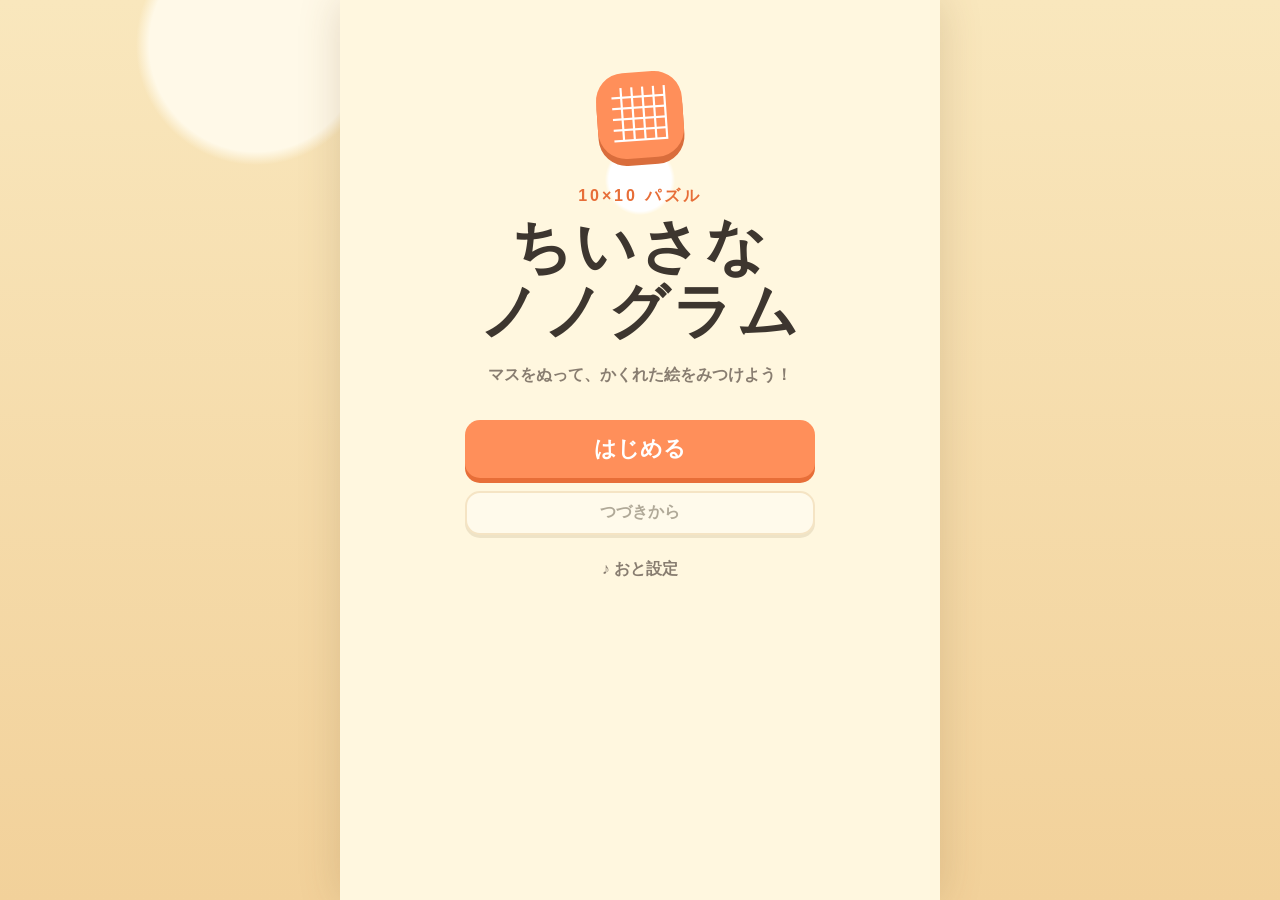
==== kids-nonogram/index.html @ ec5dfaf7 "Add implementation specification document for children's nonogram web app (v0.3)" ====
<!doctype html>
<html lang="ja">
<head>
  <meta charset="utf-8">
  <meta name="viewport" content="width=device-width, initial-scale=1">
  <meta name="theme-color" content="#fff7df">
  <title>ちいさなノノグラム</title>
  <link rel="stylesheet" href="css/style.css">
</head>
<body>
  <main class="app" id="app">
    <section class="screen title-screen active" id="title-screen" aria-labelledby="app-title">
      <div class="hero-mark" aria-hidden="true">▦</div>
      <p class="eyebrow">10×10 パズル</p>
      <h1 id="app-title">ちいさな<br>ノノグラム</h1>
      <p class="lead">マスをぬって、かくれた絵をみつけよう！</p>
      <div class="stack actions">
        <button class="primary big" id="start-button">はじめる</button>
        <button class="secondary" id="continue-button" disabled>つづきから</button>
        <button class="text-button sound-open">♪ おと設定</button>
      </div>
    </section>

    <section class="screen" id="select-screen" aria-labelledby="select-title">
      <header class="page-header">
        <button class="icon-button" data-go="title" aria-label="タイトルへ戻る">‹</button>
        <h2 id="select-title">もんだいをえらぶ</h2>
        <button class="icon-button sound-open" aria-label="おと設定">♪</button>
      </header>
      <div class="puzzle-list" id="puzzle-list"></div>
    </section>

    <section class="screen game-screen" id="game-screen" aria-labelledby="game-name">
      <header class="page-header game-header">
        <button class="icon-button" id="back-to-list" aria-label="問題一覧へ戻る">‹</button>
        <div><p class="stage-label" id="stage-label"></p><h2 id="game-name">？？？</h2></div>
        <button class="icon-button sound-open" aria-label="おと設定">♪</button>
      </header>
      <div class="status-row"><span id="mistake-count">おっと！ 0かい</span><span id="save-status" aria-live="polite"></span></div>
      <div class="board-wrap" id="board-wrap">
        <div class="corner" aria-hidden="true"></div>
        <div class="column-clues" id="column-clues"></div>
        <div class="row-clues" id="row-clues"></div>
        <div class="board" id="board" role="grid" aria-label="10かける10の盤面"></div>
      </div>
      <p class="toast" id="toast" role="status" aria-live="polite"></p>
      <div class="mode-group" aria-label="入力モード">
        <button class="mode active" data-mode="fill"><span aria-hidden="true">■</span> ぬる</button>
        <button class="mode" data-mode="cross"><span aria-hidden="true">×</span> ばつ</button>
        <button class="mode" data-mode="erase"><span aria-hidden="true">○</span> けす</button>
      </div>
      <div class="tool-group">
        <button id="undo-button">↶<span>ひとつもどす</span></button>
        <button id="hint-button">💡<span>ヒント</span></button>
        <button id="reset-button">↺<span>さいしょから</span></button>
      </div>
    </section>
  </main>

  <div class="modal-backdrop" id="modal-backdrop" hidden>
    <section class="modal" id="modal" role="dialog" aria-modal="true" aria-labelledby="modal-title"></section>
  </div>
  <div class="start-overlay" id="start-overlay" hidden><strong id="start-text">いくよー！</strong></div>
  <div class="confetti" id="confetti" aria-hidden="true"></div>

  <script src="js/puzzles.js"></script>
  <script src="js/storage.js"></script>
  <script src="js/audio.js"></script>
  <script src="js/game.js"></script>
  <script src="js/app.js"></script>
</body>
</html>
---- kids-nonogram/css/style.css ----
:root{--cream:#fff7df;--paper:#fffdf5;--ink:#3d362f;--muted:#887d70;--orange:#ff8f5a;--orange-dark:#e76e38;--mint:#69c9ae;--blue:#78b9e6;--line:#6e6256;--cell:min(7.4vw,34px);--clue:min(16vw,72px);font-family:"Yu Gothic","Hiragino Kaku Gothic ProN",Meiryo,sans-serif;color:var(--ink);background:#f6dcae}
*{box-sizing:border-box}body{margin:0;min-height:100vh;background:radial-gradient(circle at 20% 5%,#fff9e8 0 8%,transparent 9%),linear-gradient(#f9e7bd,#f2d19a)}button{font:inherit;color:inherit}.app{width:min(100%,600px);min-height:100vh;margin:auto;background:var(--cream);box-shadow:0 0 40px #76552c33;overflow:hidden}.screen{display:none;min-height:100vh;padding:18px}.screen.active{display:block}.title-screen{text-align:center;padding-top:max(48px,8vh);background:radial-gradient(circle at 50% 20%,#fff 0 4%,transparent 4.5%),var(--cream)}.hero-mark{width:86px;height:86px;margin:auto;display:grid;place-items:center;border-radius:28px;background:var(--orange);color:white;font-size:54px;transform:rotate(-4deg);box-shadow:0 7px 0 #d96d3c}.eyebrow{margin:28px 0 8px;color:var(--orange-dark);font-weight:800;letter-spacing:.18em}.title-screen h1{font-size:clamp(38px,12vw,60px);line-height:1.08;margin:0;letter-spacing:.06em}.lead{color:var(--muted);font-weight:700;margin:20px auto 34px}.stack{display:grid;gap:13px;max-width:350px;margin:auto}button{min-height:44px;border:0;border-radius:15px;background:#fff;box-shadow:0 3px 0 #d7c6a5;font-weight:800;cursor:pointer}button:focus-visible{outline:4px solid #2d79bd;outline-offset:3px}button:disabled{opacity:.4;cursor:not-allowed}.primary{background:var(--orange);color:#fff;box-shadow:0 5px 0 var(--orange-dark)}.big{font-size:22px;min-height:58px}.secondary{border:2px solid #e7c99e}.text-button{background:transparent;box-shadow:none;color:var(--muted)}.page-header{height:62px;display:grid;grid-template-columns:48px 1fr 48px;align-items:center;text-align:center;gap:8px}.page-header h2{font-size:21px;margin:0}.icon-button{width:44px;padding:0;font-size:26px;background:#fff8}.puzzle-list{display:grid;grid-template-columns:repeat(2,1fr);gap:14px;padding:18px 0}.puzzle-card{padding:10px;text-align:left;background:#fff;border:3px solid transparent}.puzzle-card.cleared{border-color:var(--mint)}.puzzle-art{aspect-ratio:1;border-radius:13px;background:#f4e6c8;display:grid;place-items:center;font-size:58px;overflow:hidden}.puzzle-art img{width:100%;height:100%;object-fit:cover}.puzzle-meta{display:flex;justify-content:space-between;align-items:center;margin-top:9px;font-size:13px}.puzzle-name{font-size:17px;margin:4px 0}.badge{color:#27836b}.game-screen{padding:10px 10px 22px}.game-header{height:55px}.game-header h2{font-size:18px}.stage-label{font-size:11px;color:var(--orange-dark);margin:0;font-weight:800}.status-row{display:flex;justify-content:space-between;min-height:28px;padding:3px 8px;color:var(--muted);font-size:13px;font-weight:700}.board-wrap{display:grid;grid-template-columns:var(--clue) calc(var(--cell)*10);grid-template-rows:var(--clue) calc(var(--cell)*10);justify-content:center;touch-action:none;user-select:none;-webkit-user-select:none}.corner{grid-area:1/1;background:#f2dfb9;border-radius:9px 0 0 0}.column-clues{grid-area:1/2;display:grid;grid-template-columns:repeat(10,var(--cell))}.row-clues{grid-area:2/1;display:grid;grid-template-rows:repeat(10,var(--cell))}.clue{display:flex;align-items:center;justify-content:center;font-size:clamp(9px,2.7vw,13px);font-weight:800;line-height:1.05;background:#f2dfb9}.column-clues .clue{flex-direction:column;border-right:1px solid #c9b693}.row-clues .clue{gap:4px;border-bottom:1px solid #c9b693;padding-right:5px;justify-content:flex-end}.clue.done{color:#a99c88;text-decoration:line-through}.board{grid-area:2/2;display:grid;grid-template-columns:repeat(10,var(--cell));grid-template-rows:repeat(10,var(--cell));border:2px solid var(--line);background:#fff}.cell{width:var(--cell);height:var(--cell);min-height:0;border:0;border-right:1px solid #c9c0b5;border-bottom:1px solid #c9c0b5;border-radius:0;box-shadow:none;padding:0;background:#fff;position:relative}.cell:nth-child(5n){border-right:2px solid var(--line)}.cell:nth-child(n+41):nth-child(-n+50){border-bottom:2px solid var(--line)}.cell.filled{background:var(--orange)}.cell.cross::before,.cell.cross::after{content:"";position:absolute;left:22%;top:48%;width:56%;height:2px;background:#718399;border-radius:3px;transform:rotate(45deg)}.cell.cross::after{transform:rotate(-45deg)}.cell.mistake{animation:shake .28s}.toast{height:25px;margin:4px;text-align:center;color:var(--orange-dark);font-weight:900}.mode-group{display:grid;grid-template-columns:repeat(3,1fr);gap:9px;max-width:420px;margin:auto}.mode{border:2px solid #ead3ad}.mode.active{background:var(--ink);color:#fff;box-shadow:0 3px 0 #17130f}.tool-group{display:grid;grid-template-columns:repeat(3,1fr);gap:9px;max-width:420px;margin:12px auto}.tool-group button{display:grid;place-items:center;font-size:21px;padding:7px}.tool-group span{font-size:11px}.modal-backdrop{position:fixed;inset:0;background:#2c231db8;z-index:20;display:grid;place-items:center;padding:20px}.modal-backdrop[hidden],.start-overlay[hidden]{display:none}.modal{width:min(100%,390px);max-height:90vh;overflow:auto;background:var(--paper);border-radius:25px;padding:24px;text-align:center;box-shadow:0 12px 45px #0005}.modal h2{font-size:27px;margin:0 0 12px}.modal p{color:var(--muted)}.modal-actions{display:grid;gap:10px;margin-top:20px}.sound-row{display:flex;align-items:center;justify-content:space-between;padding:10px 0;border-bottom:1px solid #e7dcc8}.toggle[aria-pressed="true"]{background:var(--mint);color:#fff}.complete-art{width:180px;aspect-ratio:1;margin:10px auto;border-radius:28px;background:#f2dfb9;display:grid;place-items:center;font-size:90px}.complete-art img{width:100%;height:100%;object-fit:cover;border-radius:inherit}.start-overlay{position:fixed;inset:0;z-index:15;display:grid;place-items:center;pointer-events:none;background:#fff6}.start-overlay strong{font-size:40px;color:var(--orange-dark);animation:pop .55s}.confetti{position:fixed;inset:0;pointer-events:none;z-index:19;overflow:hidden}.confetti i{position:absolute;top:-20px;width:10px;height:18px;animation:fall 1.6s linear forwards}.board.flash{animation:flash .7s}.save-warning{color:#b24c35!important}@keyframes shake{25%{transform:translateX(-4px)}50%{transform:translateX(4px)}75%{transform:translateX(-2px)}}@keyframes pop{50%{transform:scale(1.2)}}@keyframes fall{to{transform:translateY(105vh) rotate(540deg)}}@keyframes flash{50%{filter:brightness(1.25);transform:scale(1.02)}}
@media(max-width:370px){:root{--clue:55px}.screen{padding-left:6px;padding-right:6px}.clue{font-size:9px}.mode-group,.tool-group{gap:5px}}
@media(orientation:landscape) and (max-height:600px){.app{max-width:900px}.game-screen{display:none}.game-screen.active{display:grid;grid-template-columns:1fr 290px;grid-template-rows:auto auto 1fr;column-gap:14px}.game-header,.status-row{grid-column:1/-1}.board-wrap{grid-column:1;grid-row:3}.game-screen>.toast,.game-screen>.mode-group,.game-screen>.tool-group{grid-column:2}.mode-group{width:100%;align-self:end}.tool-group{width:100%;align-self:start}.toast{align-self:end}}
@media(prefers-reduced-motion:reduce){*,*::before,*::after{animation-duration:.01ms!important;animation-iteration-count:1!important;scroll-behavior:auto!important}}
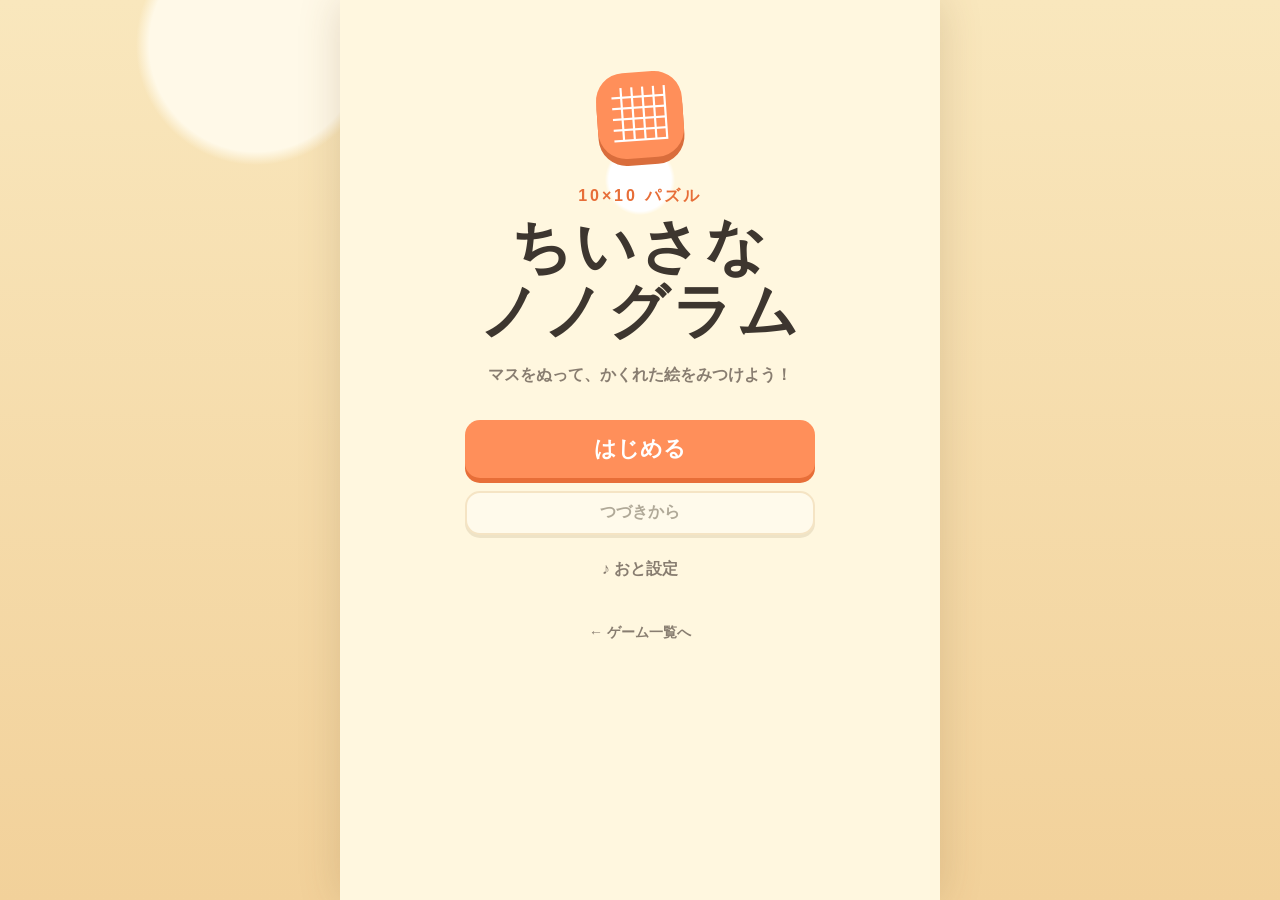
==== commit fe1f48b8: "ゲーム一覧へのリンクを追加し、ナビゲーションを改善" ====
--- a/kids-nonogram/index.html
+++ b/kids-nonogram/index.html
@@ -6,6 +6,11 @@
   <meta name="theme-color" content="#fff7df">
   <title>ちいさなノノグラム</title>
   <link rel="stylesheet" href="css/style.css">
+  <style>
+    .home-link{display:inline-block;margin-top:22px;padding:10px 14px;color:var(--muted);font-size:14px;font-weight:800;text-decoration:none;border-radius:12px}
+    .home-link:hover{color:var(--orange-dark);background:#fff7}
+    .home-link:focus-visible{outline:4px solid #2d79bd;outline-offset:3px}
+  </style>
 </head>
 <body>
   <main class="app" id="app">
@@ -19,6 +24,7 @@
         <button class="secondary" id="continue-button" disabled>つづきから</button>
         <button class="text-button sound-open">♪ おと設定</button>
       </div>
+      <a class="home-link" href="../index.html">← ゲーム一覧へ</a>
     </section>
 
     <section class="screen" id="select-screen" aria-labelledby="select-title">
